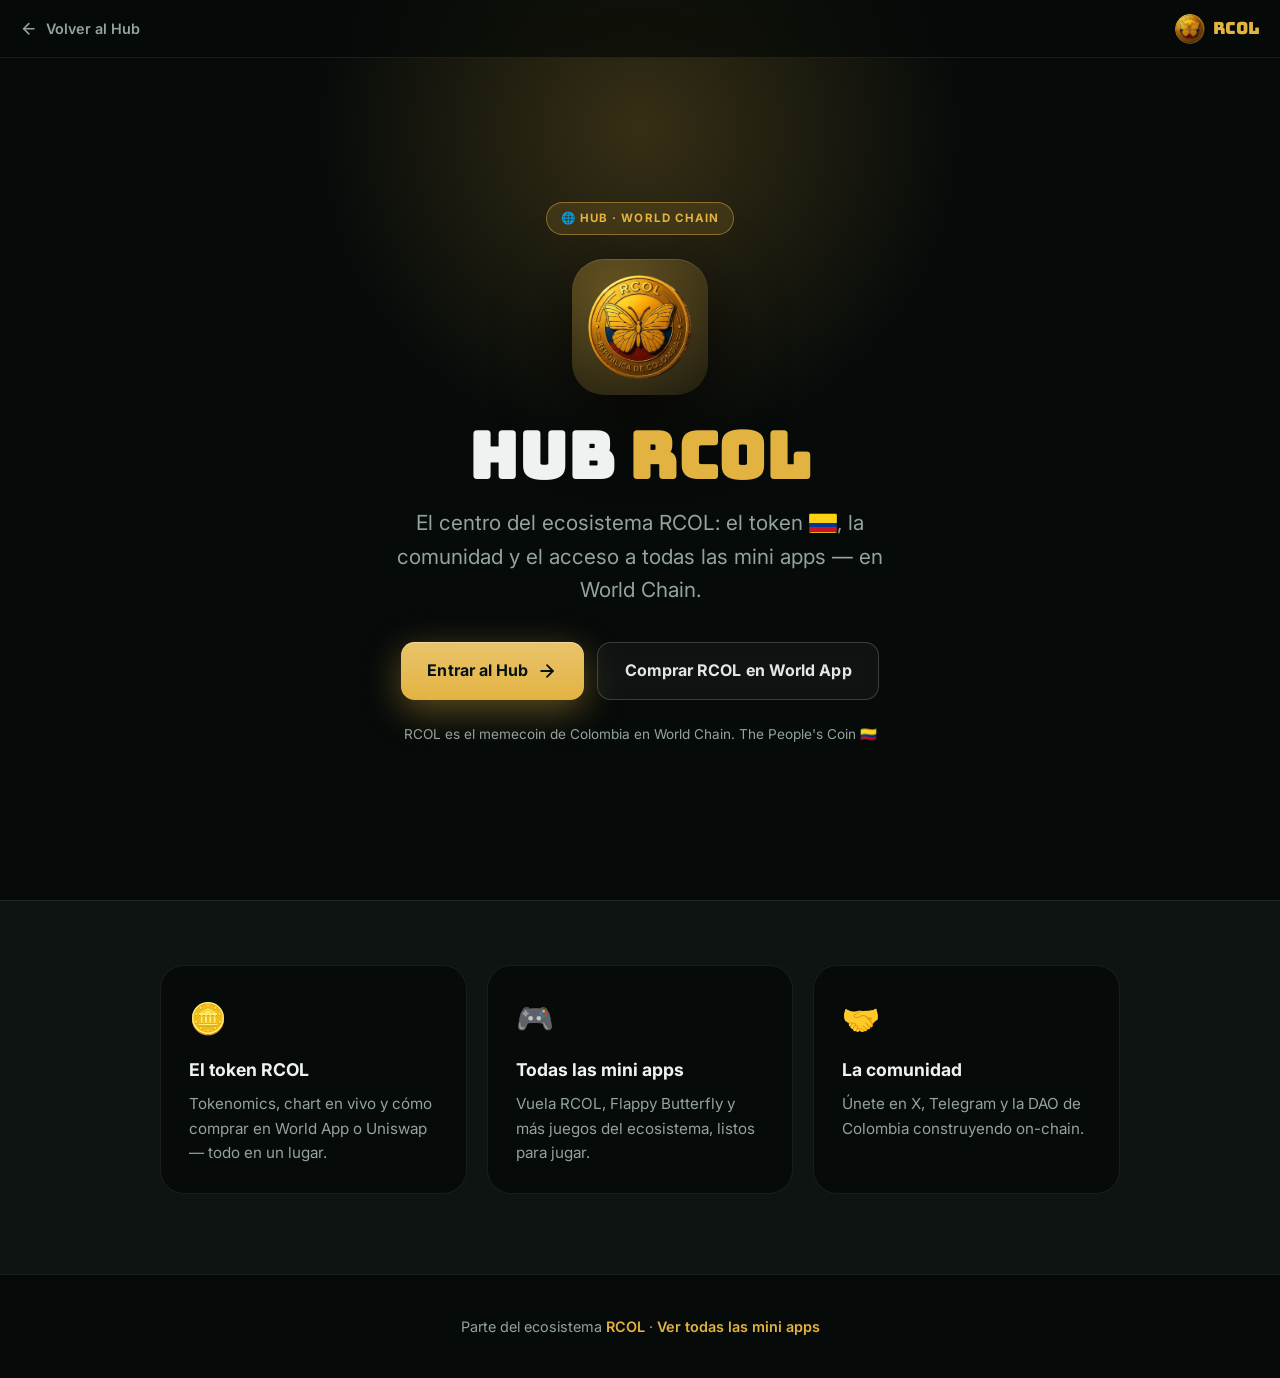
==== juegos/hub.html @ 589c2e3d "feat: seccion Juegos & Mini Apps + landings por mini app - Enlace "Juegos" en menu principal, movil " ====
<!DOCTYPE html>
<html lang="es">
<head>
  <meta charset="UTF-8" />
  <meta name="viewport" content="width=device-width, initial-scale=1.0" />
  <meta name="theme-color" content="#060a09" />
  <title>Hub RCOL — El centro del ecosistema · World Chain</title>
  <meta name="description" content="Hub RCOL: el centro del ecosistema. Token, comunidad y acceso a todas las mini apps de RCOL en World Chain." />
  <link rel="canonical" href="https://rcol-fun.vercel.app/juegos/hub.html" />

  <meta property="og:type" content="website" />
  <meta property="og:title" content="Hub RCOL — El centro del ecosistema" />
  <meta property="og:description" content="Token, comunidad y todas las mini apps de RCOL en un solo lugar." />
  <meta property="og:url" content="https://rcol-fun.vercel.app/juegos/hub.html" />
  <meta property="og:image" content="https://rcol-fun.vercel.app/assets/butterfly-hero.jpg" />

  <link rel="icon" type="image/png" href="../assets/rcol-logo.png" />
  <link rel="preconnect" href="https://fonts.googleapis.com" />
  <link rel="preconnect" href="https://fonts.gstatic.com" crossorigin />
  <link href="https://fonts.googleapis.com/css2?family=Bungee&family=Inter:wght@400;500;600;700;800&display=swap" rel="stylesheet" />
  <link rel="stylesheet" href="../styles.css" />
  <link rel="stylesheet" href="landing.css" />
  <style>:root { --accent: #e3b341; }</style>
</head>
<body>
  <header class="lp-header">
    <a class="lp-back" href="../index.html#juegos">
      <svg class="icon" viewBox="0 0 24 24" fill="none" stroke="currentColor" stroke-width="2.2" stroke-linecap="round" stroke-linejoin="round" aria-hidden="true"><path d="m12 19-7-7 7-7"/><path d="M19 12H5"/></svg>
      Volver al Hub
    </a>
    <a class="lp-brand" href="../index.html">
      <img src="../assets/rcol-logo.png" alt="" />RCOL
    </a>
  </header>

  <main>
    <section class="lp-hero">
      <div class="lp-hero-inner">
        <span class="lp-badge">🌐 Hub · World Chain</span>
        <div class="lp-art"><img src="../assets/rcol-logo.png" alt="RCOL" /></div>
        <h1 class="lp-title">Hub <span class="lp-accent">RCOL</span></h1>
        <p class="lp-tagline">
          El centro del ecosistema RCOL: el token <span class="co-flag" aria-hidden="true"></span>,
          la comunidad y el acceso a todas las mini apps — en World Chain.
        </p>
        <div class="lp-cta-row">
          <a class="btn btn-accent" href="https://rcol-hub.vercel.app/" target="_blank" rel="noopener noreferrer">
            Entrar al Hub
            <svg class="icon" viewBox="0 0 24 24" fill="none" stroke="currentColor" stroke-width="2.2" stroke-linecap="round" stroke-linejoin="round" aria-hidden="true"><path d="M5 12h14"/><path d="m12 5 7 7-7 7"/></svg>
          </a>
          <a class="btn btn-ghost" href="https://world.org/mini-app?app_id=app_e5ba7c3061400e361f98ce44d8b1b9c4&path=/token/0x82bf7aa0680d9c2d6ffa77b995e2092fe68d308a" target="_blank" rel="noopener noreferrer">Comprar RCOL en World App</a>
        </div>
        <p class="lp-note">RCOL es el memecoin de Colombia en World Chain. The People's Coin 🇨🇴</p>
      </div>
    </section>

    <section class="lp-features">
      <div class="lp-features-grid">
        <article class="lp-feature">
          <div class="lp-feat-icon" aria-hidden="true">🪙</div>
          <h3>El token RCOL</h3>
          <p>Tokenomics, chart en vivo y cómo comprar en World App o Uniswap — todo en un lugar.</p>
        </article>
        <article class="lp-feature">
          <div class="lp-feat-icon" aria-hidden="true">🎮</div>
          <h3>Todas las mini apps</h3>
          <p>Vuela RCOL, Flappy Butterfly y más juegos del ecosistema, listos para jugar.</p>
        </article>
        <article class="lp-feature">
          <div class="lp-feat-icon" aria-hidden="true">🤝</div>
          <h3>La comunidad</h3>
          <p>Únete en X, Telegram y la DAO de Colombia construyendo on-chain.</p>
        </article>
      </div>
    </section>
  </main>

  <footer class="lp-footer">
    Parte del ecosistema <a href="../index.html">RCOL</a> ·
    <a href="../index.html#juegos">Ver todas las mini apps</a>
  </footer>
</body>
</html>
---- styles.css ----
/* ===================== RCOL — Colombia DAO ===================== */

:root {
  /* Dark premium — esmeralda + oro */
  --background: #060a09;
  --bg-elevated: #0a100e;
  --foreground: #eef3f1;
  --card: #0d1412;
  --card-glass: rgba(18, 28, 25, 0.55);
  --muted: #101815;
  --muted-fg: #93a39d;
  --secondary: #141d1a;
  --border: rgba(255, 255, 255, 0.08);
  --border-strong: rgba(255, 255, 255, 0.14);
  --primary: #e3b341;            /* oro brillante para dark */
  --primary-fg: #0a0f0e;
  --primary-soft: rgba(227, 179, 65, 0.12);
  --gold-light: #ffd700;
  --gold-dark: #b8860b;
  --emerald: #18c98a;            /* acento esmeralda (mariposa) */
  --emerald-soft: rgba(24, 201, 138, 0.14);
  --green: #18c98a;
  --uniswap: #ff2e88;

  --flag-yellow: #fcd116;
  --flag-blue: #003893;
  --flag-red: #ce1126;

  --radius: 0.625rem;
  --radius-lg: 1rem;
  --radius-xl: 1.5rem;
  --shadow-sm: 0 1px 3px rgba(0, 0, 0, 0.4);
  --shadow-md: 0 10px 30px rgba(0, 0, 0, 0.5);
  --shadow-lg: 0 24px 70px rgba(0, 0, 0, 0.6);
  --shadow-gold: 0 10px 44px rgba(227, 179, 65, 0.28);
  --shadow-emerald: 0 10px 50px rgba(24, 201, 138, 0.3);

  --font-display: 'Bungee', system-ui, sans-serif;
  --font-sans: 'Inter', system-ui, -apple-system, BlinkMacSystemFont, sans-serif;
  --font-mono: 'JetBrains Mono', ui-monospace, monospace;
}

* { box-sizing: border-box; margin: 0; padding: 0; }
html { scroll-behavior: smooth; scroll-padding-top: 130px; }
body {
  background: var(--background);
  color: var(--foreground);
  font-family: var(--font-sans);
  font-size: 16px;
  line-height: 1.6;
  -webkit-font-smoothing: antialiased;
  -moz-osx-font-smoothing: grayscale;
  overflow-x: hidden;
}

img { max-width: 100%; display: block; }
a { color: inherit; text-decoration: none; }
button { font-family: inherit; cursor: pointer; background: none; border: none; }

.container { max-width: 1200px; margin: 0 auto; padding: 0 1rem; width: 100%; }
.icon { width: 1.25rem; height: 1.25rem; flex-shrink: 0; }

/* Screen-reader-only (SEO/a11y heading without visual duplication) */
.sr-only {
  position: absolute;
  width: 1px;
  height: 1px;
  padding: 0;
  margin: -1px;
  overflow: hidden;
  clip: rect(0, 0, 0, 0);
  white-space: nowrap;
  border: 0;
}

/* Inline Colombia flag (consistent across all platforms incl. Windows) */
.co-flag {
  display: inline-block;
  width: 1.35em;
  height: 0.95em;
  vertical-align: -0.12em;
  border-radius: 2px;
  border: 1px solid rgba(0, 0, 0, 0.15);
  background: linear-gradient(
    180deg,
    var(--flag-yellow) 0 50%,
    var(--flag-blue) 50% 75%,
    var(--flag-red) 75% 100%
  );
  box-shadow: 0 1px 2px rgba(0, 0, 0, 0.18);
}

/* ============ HEADER ============ */
.site-header {
  position: fixed;
  top: 0;
  left: 0;
  right: 0;
  z-index: 50;
  background: rgba(6, 10, 9, 0.72);
  backdrop-filter: blur(16px) saturate(140%);
  -webkit-backdrop-filter: blur(16px) saturate(140%);
  border-bottom: 1px solid var(--border);
  box-shadow: 0 1px 0 rgba(255, 255, 255, 0.04), 0 8px 30px rgba(0, 0, 0, 0.4);
}

.header-inner {
  display: flex;
  align-items: center;
  justify-content: space-between;
  padding: 0.75rem 1rem;
  gap: 1rem;
}

.brand {
  display: flex;
  align-items: center;
  gap: 0.75rem;
}

.brand-logo {
  width: 44px;
  height: 44px;
  border-radius: 50%;
  box-shadow: var(--shadow-md);
}

.brand-name {
  font-family: var(--font-display);
  font-size: 1.6rem;
  color: var(--primary);
  letter-spacing: 0.05em;
}

.nav-desktop {
  display: none;
  gap: 2rem;
  align-items: center;
}

.nav-desktop a {
  color: rgba(238, 243, 241, 0.72);
  font-weight: 500;
  white-space: nowrap;
  transition: color 0.2s;
}
.nav-desktop a:hover { color: var(--primary); }

.ca-button {
  display: inline-flex;
  align-items: center;
  gap: 0.5rem;
  background: var(--secondary);
  border: 1px solid var(--border);
  padding: 0.6rem 1rem;
  border-radius: 0.75rem;
  font-size: 0.875rem;
  font-family: var(--font-mono);
  color: var(--foreground);
  font-weight: 500;
  transition: background 0.2s;
}
.ca-button:hover { background: #e9e3d1; }

.ca-label { color: var(--muted-fg); font-family: var(--font-sans); }
.ca-button .icon { color: var(--muted-fg); transition: color 0.2s; }
.ca-button:hover .icon-copy { color: var(--primary); }

.ca-button .icon-check { display: none; color: var(--green); }
.ca-button.copied .icon-copy { display: none; }
.ca-button.copied .icon-check { display: block; }

.nav-toggle {
  display: flex;
  flex-direction: column;
  gap: 4px;
  padding: 0.4rem;
}
.nav-toggle span {
  display: block;
  width: 22px;
  height: 2px;
  background: var(--foreground);
  border-radius: 2px;
  transition: transform 0.2s, opacity 0.2s;
}
.nav-toggle.open span:nth-child(1) { transform: translateY(6px) rotate(45deg); }
.nav-toggle.open span:nth-child(2) { opacity: 0; }
.nav-toggle.open span:nth-child(3) { transform: translateY(-6px) rotate(-45deg); }

.nav-mobile {
  display: none;
  flex-direction: column;
  border-top: 1px solid var(--border);
  background: var(--card);
}
.nav-mobile a {
  padding: 0.85rem 1.5rem;
  border-bottom: 1px solid var(--border);
  font-weight: 500;
  color: rgba(238, 243, 241, 0.86);
}
.nav-mobile a:hover { color: var(--primary); background: var(--muted); }
.nav-mobile.open { display: flex; }

/* ============ LIVE TICKER ============ */
.ticker {
  overflow: hidden;
  background: linear-gradient(90deg, #14e07a 0%, #1fbf75 50%, #14e07a 100%);
  border-top: 1px solid rgba(0, 0, 0, 0.12);
  border-bottom: 1px solid rgba(0, 0, 0, 0.12);
  box-shadow: inset 0 1px 0 rgba(255, 255, 255, 0.25), 0 4px 14px rgba(31, 191, 117, 0.3);
  -webkit-mask-image: linear-gradient(90deg, transparent, #000 5%, #000 95%, transparent);
  mask-image: linear-gradient(90deg, transparent, #000 5%, #000 95%, transparent);
}

.ticker-track {
  display: flex;
  width: max-content;
  animation: tickerScroll 38s linear infinite;
}
.ticker:hover .ticker-track { animation-play-state: paused; }

.ticker-group {
  display: flex;
  flex-shrink: 0;
}

.tk-item {
  display: inline-flex;
  align-items: center;
  gap: 0.4rem;
  padding: 0.55rem 0;
  white-space: nowrap;
  font-family: var(--font-mono);
  font-size: 0.82rem;
  font-weight: 600;
  letter-spacing: 0.06em;
  color: #06210f;
  text-transform: uppercase;
}
.tk-item::after {
  content: "◆";
  margin: 0 1.5rem;
  font-size: 0.6rem;
  color: rgba(6, 33, 15, 0.5);
}
.tk-item b { font-weight: 800; color: #042a14; }
.tk-change.tk-down { color: #b81414; }
.tk-change.tk-up { color: #044d24; }

@keyframes tickerScroll {
  from { transform: translateX(0); }
  to { transform: translateX(-50%); }
}

/* ============ HERO ============ */
.hero {
  position: relative;
  min-height: 100vh;
  display: flex;
  align-items: center;
  justify-content: flex-start;
  padding-top: 7.5rem;
  overflow: hidden;
  isolation: isolate;
  background:
    radial-gradient(1200px 600px at 50% -10%, rgba(24, 201, 138, 0.10), transparent 60%),
    radial-gradient(900px 500px at 85% 20%, rgba(227, 179, 65, 0.08), transparent 60%),
    linear-gradient(180deg, #060a09 0%, #070d0b 55%, #050807 100%);
}

/* Wallpaper full-bleed — la mariposa esmeralda 2K cubre todo el hero */
.hero-wallpaper {
  position: absolute;
  inset: 0;
  z-index: -2;
  overflow: hidden;
}
.hero-wallpaper img {
  width: 100%;
  height: 100%;
  object-fit: cover;
  object-position: center right;
  filter: saturate(1.05) contrast(1.05);
  animation: heroZoom 22s ease-in-out infinite alternate;
}
/* Si no hay imagen, ocultamos el <picture> y usamos solo el fondo gradiente del .hero */
.hero-wallpaper.no-wallpaper { display: none; }

@keyframes heroZoom {
  from { transform: scale(1.02) translate3d(0,0,0); }
  to { transform: scale(1.08) translate3d(-1%, -1%, 0); }
}

/* Overlay degradado: oscuro a la izquierda para legibilidad del texto */
.hero-overlay {
  position: absolute;
  inset: 0;
  z-index: -1;
  pointer-events: none;
  background:
    linear-gradient(90deg, rgba(6, 10, 9, 0.95) 0%, rgba(6, 10, 9, 0.82) 35%, rgba(6, 10, 9, 0.55) 60%, rgba(6, 10, 9, 0.35) 100%),
    linear-gradient(180deg, rgba(6, 10, 9, 0.4) 0%, transparent 25%, transparent 70%, rgba(6, 10, 9, 0.85) 100%),
    radial-gradient(700px 500px at 75% 40%, rgba(24, 201, 138, 0.18), transparent 60%);
}
@media (max-width: 768px) {
  .hero-wallpaper img { object-position: center center; }
  .hero-overlay {
    background:
      linear-gradient(180deg, rgba(6, 10, 9, 0.55) 0%, rgba(6, 10, 9, 0.75) 40%, rgba(6, 10, 9, 0.92) 100%),
      radial-gradient(500px 350px at 50% 30%, rgba(24, 201, 138, 0.20), transparent 70%);
  }
}

.hero-bg { position: absolute; inset: 0; overflow: hidden; pointer-events: none; z-index: 0; }
/* Cuando el wallpaper carga, ocultamos los blobs/Andes (el wallpaper YA tiene paisaje) */
.hero:has(.hero-wallpaper:not(.no-wallpaper)) .hero-bg .blob,
.hero:has(.hero-wallpaper:not(.no-wallpaper)) .hero-bg .andes,
.hero:has(.hero-wallpaper:not(.no-wallpaper)) .hero-bg .butterfly {
  display: none;
}
.blob {
  position: absolute;
  border-radius: 50%;
  filter: blur(80px);
  background: rgba(184, 134, 11, 0.08);
}
.blob-1 { top: 5rem; left: 2.5rem; width: 18rem; height: 18rem; }
.blob-2 { bottom: 5rem; right: 2.5rem; width: 24rem; height: 24rem; }
.blob-3 {
  top: 50%; left: 50%;
  width: 38rem; height: 38rem;
  transform: translate(-50%, -50%);
  background: radial-gradient(circle, rgba(184, 134, 11, 0.12), transparent 70%);
  filter: blur(40px);
}

/* Andes silhouette — subtle depth behind the hero */
.andes {
  position: absolute;
  left: 0;
  right: 0;
  bottom: 0;
  width: 100%;
  height: 42%;
  min-height: 220px;
  pointer-events: none;
  will-change: transform;
}
.andes-back {
  fill: rgba(184, 134, 11, 0.10);
}
.andes-front {
  fill: rgba(139, 105, 20, 0.14);
}

.hero-inner {
  position: relative;
  z-index: 2;
  display: flex;
  align-items: center;
  justify-content: flex-start;
  width: 100%;
  padding: 3rem 1rem 5rem;
}

.hero-content {
  display: flex;
  flex-direction: column;
  align-items: flex-start;
  text-align: left;
  gap: 1.4rem;
  max-width: 640px;
  animation: heroSlideIn 0.9s cubic-bezier(0.22, 1, 0.36, 1) both;
}

@media (max-width: 768px) {
  .hero-inner { justify-content: center; padding: 2.5rem 1rem 4rem; }
  .hero-content { align-items: center; text-align: center; }
}

@keyframes heroSlideIn {
  from { opacity: 0; transform: translateY(28px); }
  to { opacity: 1; transform: translateY(0); }
}

.hero-coin {
  animation: float 3s ease-in-out infinite, glow 2s ease-in-out infinite;
}
.coin-img {
  width: 13rem;
  height: 13rem;
  filter: drop-shadow(0 8px 24px rgba(184, 134, 11, 0.4));
}

/* Hero banner image */
.hero-banner {
  width: 100%;
  max-width: 1100px;
  margin: 0 auto;
  border-radius: var(--radius-xl);
  overflow: hidden;
  position: relative;
  box-shadow: 0 20px 60px rgba(184, 134, 11, 0.25), 0 4px 18px rgba(0, 0, 0, 0.12);
  border: 1px solid rgba(184, 134, 11, 0.25);
  animation: bannerIn 0.9s cubic-bezier(0.22, 1, 0.36, 1) both, float 6s ease-in-out 0.9s infinite;
  transition: transform 0.4s ease, box-shadow 0.4s ease;
}
.hero-banner:hover {
  transform: translateY(-4px);
  box-shadow: 0 28px 70px rgba(184, 134, 11, 0.35), 0 6px 22px rgba(0, 0, 0, 0.15);
}
.hero-banner-img {
  width: 100%;
  height: auto;
  display: block;
  aspect-ratio: 2172 / 724;
  object-fit: cover;
}
/* Mobile swaps to the 3:2 banner via <picture>; match its ratio to avoid layout shift */
@media (max-width: 640px) {
  .hero-banner-img { aspect-ratio: 3 / 2; }
}
/* Soft moving shine sweep across the banner */
.hero-banner::after {
  content: "";
  position: absolute;
  top: 0;
  left: -60%;
  width: 45%;
  height: 100%;
  background: linear-gradient(100deg, transparent, rgba(255, 255, 255, 0.35), transparent);
  transform: skewX(-18deg);
  animation: bannerShine 5.5s ease-in-out 1.2s infinite;
  pointer-events: none;
}

@keyframes bannerIn {
  from { opacity: 0; transform: translateY(24px) scale(0.97); }
  to { opacity: 1; transform: translateY(0) scale(1); }
}
@keyframes bannerShine {
  0% { left: -60%; }
  55%, 100% { left: 130%; }
}

.hero-tag {
  font-family: var(--font-mono);
  font-size: 0.85rem;
  letter-spacing: 0.25em;
  color: #1fbf75;
  text-shadow: 0 0 12px rgba(31, 191, 117, 0.6);
  animation: tagPulse 3s ease-in-out infinite;
}

/* Eyebrow esmeralda con dot-live */
.hero-eyebrow {
  display: inline-flex;
  align-items: center;
  gap: 0.6rem;
  padding: 0.45rem 0.95rem;
  font-family: var(--font-mono);
  font-size: 0.72rem;
  letter-spacing: 0.22em;
  text-transform: uppercase;
  color: var(--emerald);
  background: rgba(24, 201, 138, 0.08);
  border: 1px solid rgba(24, 201, 138, 0.35);
  border-radius: 999px;
  backdrop-filter: blur(10px);
  -webkit-backdrop-filter: blur(10px);
  text-shadow: 0 0 18px rgba(24, 201, 138, 0.5);
  box-shadow: 0 0 24px rgba(24, 201, 138, 0.15), inset 0 1px 0 rgba(255, 255, 255, 0.05);
}
.dot-live {
  display: inline-block;
  width: 7px;
  height: 7px;
  border-radius: 50%;
  background: var(--emerald);
  box-shadow: 0 0 12px rgba(24, 201, 138, 0.9);
  animation: dotPulse 1.6s ease-in-out infinite;
}
@keyframes dotPulse {
  0%, 100% { opacity: 1; transform: scale(1); }
  50% { opacity: 0.5; transform: scale(0.85); }
}

/* Tagline grande estilo "Nuestra identidad, nuestro respaldo" */
.hero-tagline {
  font-family: var(--font-sans);
  font-weight: 600;
  font-size: clamp(1.05rem, 2.2vw, 1.5rem);
  color: rgba(238, 243, 241, 0.92);
  letter-spacing: -0.01em;
  line-height: 1.3;
  margin-top: -0.4rem;
}
.tagline-accent {
  background: linear-gradient(90deg, var(--emerald), #5ee8b8 60%, var(--emerald));
  background-clip: text;
  -webkit-background-clip: text;
  color: transparent;
  font-weight: 700;
}

/* Mariposa / arte del hero */
.hero-art {
  position: relative;
  display: inline-flex;
  margin: 0.25rem auto;
  isolation: isolate;
}
.hero-art-glow {
  position: absolute;
  inset: -16%;
  z-index: -1;
  background: radial-gradient(circle at 50% 45%, rgba(24, 201, 138, 0.40), rgba(227, 179, 65, 0.14) 45%, transparent 70%);
  filter: blur(40px);
  animation: glowPulse 5s ease-in-out infinite;
}
.hero-butterfly {
  width: min(540px, 88vw);
  height: auto;
  border-radius: var(--radius-xl);
  border: 1px solid rgba(24, 201, 138, 0.28);
  box-shadow: var(--shadow-emerald), 0 30px 80px rgba(0, 0, 0, 0.6);
  animation: bannerIn 0.9s cubic-bezier(0.22, 1, 0.36, 1) both, float 6s ease-in-out 0.9s infinite;
}
/* Fallback: si no hay mariposa, usa la moneda redonda */
.hero-art.art-coin .hero-butterfly {
  width: min(260px, 60vw);
  border: none;
  border-radius: 50%;
  box-shadow: 0 0 70px rgba(227, 179, 65, 0.45), 0 22px 60px rgba(0, 0, 0, 0.6);
}

@keyframes glowPulse {
  0%, 100% { opacity: 0.72; transform: scale(1); }
  50% { opacity: 1; transform: scale(1.07); }
}

.hero-title {
  position: relative;
  font-family: var(--font-display);
  font-size: clamp(4rem, 12vw, 8rem);
  letter-spacing: 0.04em;
  line-height: 0.95;
  margin: 0;
  display: inline-block;
  background-image: linear-gradient(180deg, #fff5d6 0%, #ffe9a8 25%, var(--primary) 60%, #a9760a 100%);
  -webkit-background-clip: text;
  background-clip: text;
  color: transparent;
  filter: drop-shadow(0 8px 32px rgba(227, 179, 65, 0.55));
  animation: titleScale 5s ease-in-out infinite;
}
.hero-title-fill,
.hero-title-stripes {
  display: inline-block;
  position: relative;
  background-clip: text;
  -webkit-background-clip: text;
  color: transparent;
  -webkit-text-stroke: 2px rgba(184, 134, 11, 0.85);
}
.hero-title-fill {
  background-image: linear-gradient(
    180deg,
    var(--flag-yellow) 0%,
    var(--flag-yellow) 50%,
    var(--flag-blue) 50%,
    var(--flag-blue) 75%,
    var(--flag-red) 75%,
    var(--flag-red) 100%
  );
  filter: drop-shadow(0 6px 18px rgba(184, 134, 11, 0.35));
}
.hero-title-stripes {
  position: absolute;
  inset: 0;
  background-image: linear-gradient(
    90deg,
    rgba(255, 215, 0, 0) 0%,
    rgba(255, 235, 130, 0.95) 50%,
    rgba(255, 215, 0, 0) 100%
  );
  background-size: 200% 100%;
  animation: shimmerMove 3s linear infinite;
  mix-blend-mode: overlay;
  pointer-events: none;
}

.hero-subtitle {
  font-size: clamp(1.05rem, 2.2vw, 1.5rem);
  color: rgba(238, 243, 241, 0.86);
}
.hero-subtitle strong { font-weight: 700; color: var(--foreground); }
.hero-subtitle .sep { margin: 0 0.5rem; color: var(--primary); }
.hero-subtitle .flag { margin-left: 0.5rem; }

.hero-desc {
  color: var(--muted-fg);
  max-width: 36rem;
  font-size: clamp(0.95rem, 1.5vw, 1.1rem);
  line-height: 1.7;
}

.hero-cta {
  display: flex;
  flex-wrap: wrap;
  gap: 0.75rem;
  margin-top: 0.5rem;
}

.btn {
  display: inline-flex;
  align-items: center;
  justify-content: center;
  gap: 0.55rem;
  padding: 0.95rem 1.65rem;
  border-radius: 0.85rem;
  font-weight: 700;
  font-size: 1rem;
  letter-spacing: 0.005em;
  transition: transform 0.2s, box-shadow 0.2s, background 0.2s, border-color 0.2s;
  white-space: nowrap;
}
.btn:hover { transform: translateY(-2px); }

.btn-primary {
  background: linear-gradient(180deg, #ffe9a8 0%, var(--primary) 50%, #b9870b 100%);
  color: var(--primary-fg);
  box-shadow: 0 10px 36px rgba(227, 179, 65, 0.40), inset 0 1px 0 rgba(255, 255, 255, 0.4);
  text-shadow: 0 1px 0 rgba(255, 255, 255, 0.25);
}
.btn-primary:hover {
  box-shadow: 0 14px 44px rgba(227, 179, 65, 0.55), inset 0 1px 0 rgba(255, 255, 255, 0.5);
  filter: brightness(1.08);
}

.btn-secondary {
  background: linear-gradient(180deg, rgba(24, 201, 138, 0.20), rgba(24, 201, 138, 0.08));
  color: #c7ffe8;
  border: 1px solid rgba(24, 201, 138, 0.55);
  box-shadow: 0 10px 30px rgba(24, 201, 138, 0.25), inset 0 1px 0 rgba(255, 255, 255, 0.08);
  backdrop-filter: blur(10px);
}
.btn-secondary:hover {
  background: linear-gradient(180deg, rgba(24, 201, 138, 0.28), rgba(24, 201, 138, 0.14));
  border-color: rgba(24, 201, 138, 0.85);
  box-shadow: 0 14px 44px rgba(24, 201, 138, 0.40);
}

.btn-uniswap {
  background: var(--uniswap);
  color: #fff;
  box-shadow: 0 8px 30px rgba(255, 0, 122, 0.3);
}
.btn-uniswap:hover { background: #e30070; }

.btn-ghost {
  background: rgba(255, 255, 255, 0.04);
  color: rgba(238, 243, 241, 0.95);
  border: 1px solid rgba(255, 255, 255, 0.18);
  backdrop-filter: blur(10px);
}
.btn-ghost:hover {
  border-color: rgba(255, 255, 255, 0.42);
  background: rgba(255, 255, 255, 0.10);
}

.hero-stats {
  display: grid;
  grid-template-columns: repeat(2, 1fr);
  gap: 0.75rem;
  margin-top: 1.5rem;
  width: 100%;
  max-width: 38rem;
}

.stat-card {
  position: relative;
  background: linear-gradient(180deg, rgba(255, 255, 255, 0.04), rgba(255, 255, 255, 0.015));
  border: 1px solid rgba(255, 255, 255, 0.10);
  border-radius: var(--radius-lg);
  padding: 1rem 0.85rem;
  text-align: center;
  backdrop-filter: blur(16px) saturate(140%);
  -webkit-backdrop-filter: blur(16px) saturate(140%);
  box-shadow: 0 8px 30px rgba(0, 0, 0, 0.35), inset 0 1px 0 rgba(255, 255, 255, 0.06);
  transition: all 0.25s ease;
  overflow: hidden;
}
.stat-card::before {
  content: "";
  position: absolute;
  inset: 0;
  border-radius: inherit;
  padding: 1px;
  background: linear-gradient(135deg, rgba(24, 201, 138, 0.35), transparent 40%, transparent 70%, rgba(227, 179, 65, 0.25));
  -webkit-mask: linear-gradient(#000 0 0) content-box, linear-gradient(#000 0 0);
  mask: linear-gradient(#000 0 0) content-box, linear-gradient(#000 0 0);
  -webkit-mask-composite: xor;
  mask-composite: exclude;
  opacity: 0.6;
  pointer-events: none;
}
.stat-card:hover {
  transform: translateY(-3px);
  border-color: rgba(24, 201, 138, 0.30);
  box-shadow: 0 14px 40px rgba(24, 201, 138, 0.18), inset 0 1px 0 rgba(255, 255, 255, 0.08);
}

.stat-num {
  font-size: clamp(1.4rem, 3.6vw, 2rem);
  font-weight: 800;
  background: linear-gradient(180deg, #ffe9a8 0%, var(--primary) 100%);
  background-clip: text;
  -webkit-background-clip: text;
  color: transparent;
  letter-spacing: -0.01em;
  line-height: 1.1;
}
.stat-emoji { font-size: clamp(1.8rem, 4vw, 2.3rem); }
.stat-check { font-size: clamp(1.8rem, 4vw, 2.3rem); color: var(--emerald); font-weight: 700; }
.stat-label {
  font-size: 0.72rem;
  letter-spacing: 0.08em;
  text-transform: uppercase;
  color: rgba(238, 243, 241, 0.65);
  margin-top: 0.4rem;
  font-weight: 600;
}

.scroll-indicator {
  position: absolute;
  bottom: 2rem;
  left: 50%;
  transform: translateX(-50%);
  width: 1.5rem;
  height: 2.5rem;
  border: 2px solid rgba(184, 134, 11, 0.4);
  border-radius: 1rem;
  display: flex;
  justify-content: center;
  padding-top: 0.4rem;
  animation: bounce 2s infinite;
}
.scroll-indicator span {
  width: 0.35rem;
  height: 0.7rem;
  background: var(--primary);
  border-radius: 999px;
}

/* ============ SECTION HEAD ============ */
.section-head { text-align: center; margin-bottom: 3.5rem; }
.section-title {
  font-family: var(--font-display);
  font-size: clamp(1.8rem, 5vw, 3.2rem);
  color: var(--primary);
  margin-bottom: 1rem;
  letter-spacing: 0.02em;
}
.section-sub {
  color: var(--muted-fg);
  max-width: 38rem;
  margin: 0 auto;
  font-size: 1.05rem;
  line-height: 1.7;
}

/* ============ ABOUT ============ */
.about { padding: 6rem 0; background: var(--card); }

.feature-grid {
  display: grid;
  grid-template-columns: 1fr;
  gap: 1.5rem;
}

.feature {
  background: var(--background);
  border: 1px solid var(--border);
  border-radius: var(--radius-xl);
  padding: 2rem;
  transition: border-color 0.2s, box-shadow 0.2s, transform 0.2s;
}
.feature:hover {
  border-color: rgba(184, 134, 11, 0.5);
  box-shadow: var(--shadow-md);
  transform: translateY(-3px);
}

.feature-icon {
  width: 3.5rem;
  height: 3.5rem;
  background: var(--primary-soft);
  border-radius: var(--radius-lg);
  display: flex;
  align-items: center;
  justify-content: center;
  margin-bottom: 1.25rem;
  color: var(--primary);
  transition: background 0.2s;
}
.feature:hover .feature-icon { background: rgba(184, 134, 11, 0.2); }
.feature-icon svg { width: 1.75rem; height: 1.75rem; }

.feature h3 {
  font-size: 1.25rem;
  font-weight: 700;
  margin-bottom: 0.75rem;
  color: var(--foreground);
}
.feature p {
  color: var(--muted-fg);
  line-height: 1.65;
}

/* ============ TOKENOMICS ============ */
.tokenomics { padding: 6rem 0; background: var(--background); }

.token-grid {
  display: grid;
  grid-template-columns: 1fr;
  gap: 2rem;
  max-width: 64rem;
  margin: 0 auto;
}

.token-card {
  position: relative;
  background: var(--card);
  border: 1px solid var(--border);
  border-radius: var(--radius-xl);
  padding: 2.5rem 1.5rem;
  text-align: center;
  overflow: hidden;
  box-shadow: var(--shadow-sm);
  transition: box-shadow 0.2s, transform 0.2s;
}
.token-card:hover { box-shadow: var(--shadow-md); transform: translateY(-3px); }

.token-bar {
  position: absolute;
  top: 0; left: 0; right: 0;
  height: 6px;
  background: linear-gradient(90deg, var(--primary) 0%, rgba(184, 134, 11, 0.7) 50%, rgba(184, 134, 11, 0.3) 100%);
}
.token-bar-2 { background: linear-gradient(90deg, rgba(184, 134, 11, 0.3) 0%, var(--primary) 50%, rgba(184, 134, 11, 0.3) 100%); }
.token-bar-3 { background: linear-gradient(90deg, rgba(184, 134, 11, 0.3) 0%, rgba(184, 134, 11, 0.7) 50%, var(--primary) 100%); }

.token-num {
  font-size: clamp(3rem, 6vw, 4.2rem);
  font-weight: 800;
  color: var(--primary);
  margin-bottom: 0.75rem;
  line-height: 1;
}
.token-emoji { line-height: 1.2; }
.token-label {
  font-size: 1.15rem;
  font-weight: 600;
  color: var(--foreground);
}
.token-desc {
  margin-top: 1rem;
  font-size: 0.9rem;
  color: var(--muted-fg);
}

.distribution {
  margin-top: 5rem;
  max-width: 40rem;
  margin-left: auto;
  margin-right: auto;
}
.distribution h3 {
  text-align: center;
  font-size: 1.5rem;
  font-weight: 700;
  margin-bottom: 2.5rem;
  color: var(--foreground);
}

.dist-bar-wrap {
  display: flex;
  align-items: center;
  gap: 1rem;
  margin-bottom: 1.5rem;
}
.dist-bar {
  flex: 1;
  background: var(--secondary);
  border-radius: 999px;
  height: 1.25rem;
  overflow: hidden;
}
.dist-fill {
  background: linear-gradient(90deg, var(--primary), rgba(184, 134, 11, 0.8));
  height: 100%;
  width: 100%;
  border-radius: 999px;
}
.dist-label {
  font-weight: 700;
  white-space: nowrap;
  color: var(--foreground);
}

.dist-checks {
  display: grid;
  grid-template-columns: 1fr;
  gap: 1rem;
}
.dist-check {
  display: flex;
  align-items: center;
  gap: 0.75rem;
  background: var(--card);
  padding: 1rem;
  border-radius: 0.85rem;
  border: 1px solid var(--border);
  font-weight: 500;
}
.dist-check .dot {
  width: 1rem;
  height: 1rem;
  border-radius: 50%;
  background: var(--green);
  flex-shrink: 0;
}

/* ============ CHART ============ */
.chart-section { padding: 6rem 0; background: var(--card); }

.chart-wrap {
  max-width: 64rem;
  margin: 0 auto;
  background: #0d0d0d;
  border: 1px solid var(--border);
  border-radius: var(--radius-xl);
  overflow: hidden;
  box-shadow: var(--shadow-lg);
}
.chart-wrap iframe {
  width: 100%;
  height: 500px;
  border: none;
  display: block;
}

.chart-link {
  display: flex;
  flex-wrap: wrap;
  justify-content: center;
  gap: 1.5rem 2.5rem;
  margin-top: 2rem;
}
.chart-link a {
  display: inline-flex;
  align-items: center;
  gap: 0.5rem;
  color: var(--primary);
  font-weight: 600;
  transition: color 0.2s, transform 0.2s;
}
.chart-link a:hover { color: #ffe9a8; transform: translateY(-1px); }

/* ============ COMMUNITY ============ */
.community { padding: 6rem 0; background: var(--background); }

.social-grid {
  display: flex;
  flex-wrap: wrap;
  justify-content: center;
  gap: 1.25rem;
}

.social-card {
  display: flex;
  align-items: center;
  gap: 1rem;
  background: var(--card);
  border: 2px solid var(--border);
  padding: 1.25rem 2rem;
  border-radius: var(--radius-xl);
  font-weight: 700;
  font-size: 1.05rem;
  transition: transform 0.2s, border-color 0.2s, box-shadow 0.2s;
}
.social-card:hover {
  transform: scale(1.05);
  border-color: var(--primary);
  box-shadow: var(--shadow-md);
}
.social-icon {
  width: 1.75rem;
  height: 1.75rem;
  color: var(--foreground);
  transition: color 0.2s;
}
.social-card:hover .social-icon { color: var(--primary); }
.social-card .ext { color: var(--muted-fg); width: 1.25rem; height: 1.25rem; }

.flag-banner {
  margin: 5rem auto 0;
  display: flex;
  width: max-content;
  border-radius: 0.85rem;
  overflow: hidden;
  box-shadow: var(--shadow-lg);
}
.flag-y, .flag-b, .flag-r { width: 6rem; height: 3rem; }
.flag-y { background: var(--flag-yellow); }
.flag-b { background: var(--flag-blue); }
.flag-r { background: var(--flag-red); }

.community-foot {
  text-align: center;
  margin-top: 2rem;
  color: var(--muted-fg);
  font-size: 1.05rem;
}

/* ============ JUEGOS / MINI APPS ============ */
.games { padding: 6rem 0; background: var(--card); }

.games-grid {
  display: grid;
  grid-template-columns: 1fr;
  gap: 1.5rem;
  max-width: 64rem;
  margin: 0 auto;
}
@media (min-width: 640px) { .games-grid { grid-template-columns: repeat(2, 1fr); } }
@media (min-width: 960px) { .games-grid { grid-template-columns: repeat(3, 1fr); } }

.game-card {
  position: relative;
  display: flex;
  flex-direction: column;
  align-items: center;
  text-align: center;
  background: var(--background);
  border: 1px solid var(--border);
  border-radius: var(--radius-xl);
  padding: 2rem 1.5rem;
  overflow: hidden;
  transition: border-color 0.2s, box-shadow 0.2s, transform 0.2s;
}
.game-card:hover {
  border-color: rgba(24, 201, 138, 0.5);
  box-shadow: var(--shadow-emerald);
  transform: translateY(-4px);
}

.game-badge {
  align-self: center;
  font-size: 0.68rem;
  letter-spacing: 0.08em;
  text-transform: uppercase;
  font-weight: 700;
  color: var(--emerald);
  background: var(--emerald-soft);
  border: 1px solid rgba(24, 201, 138, 0.4);
  border-radius: 999px;
  padding: 0.3rem 0.75rem;
  margin-bottom: 1.25rem;
}

.game-art {
  width: 5.5rem;
  height: 5.5rem;
  border-radius: var(--radius-xl);
  display: grid;
  place-items: center;
  margin-bottom: 1.25rem;
  box-shadow: inset 0 1px 0 rgba(255, 255, 255, 0.12), var(--shadow-md);
}
.game-art img { width: 4.5rem; height: 4.5rem; border-radius: 50%; }
.game-emoji { font-size: 3rem; line-height: 1; }
.game-art-hub { background: radial-gradient(circle at 30% 25%, rgba(227, 179, 65, 0.35), rgba(227, 179, 65, 0.08)); }
.game-art-vuela { background: radial-gradient(circle at 30% 25%, rgba(24, 201, 138, 0.35), rgba(24, 201, 138, 0.08)); }
.game-art-flappy { background: radial-gradient(circle at 30% 25%, rgba(252, 209, 22, 0.35), rgba(252, 209, 22, 0.08)); }

.game-title {
  font-size: 1.25rem;
  font-weight: 800;
  color: var(--foreground);
  margin-bottom: 0.6rem;
}
.game-desc {
  color: var(--muted-fg);
  font-size: 0.95rem;
  line-height: 1.6;
  margin-bottom: 1.5rem;
  flex: 1;
}
.game-cta { width: 100%; }
.game-cta .icon { transition: transform 0.2s; }
.game-card:hover .game-cta .icon { transform: translateX(3px); }

/* ============ FOOTER ============ */
.site-footer {
  padding: 4rem 0;
  background: var(--card);
  border-top: 1px solid var(--border);
}

.footer-inner {
  display: flex;
  flex-direction: column;
  align-items: center;
  gap: 2rem;
  text-align: center;
}

.footer-brand {
  display: flex;
  align-items: center;
  gap: 1rem;
}
.footer-brand img { width: 48px; height: 48px; border-radius: 50%; box-shadow: var(--shadow-md); }
.footer-brand span {
  font-family: var(--font-display);
  font-size: 1.6rem;
  color: var(--primary);
}

.footer-ca {
  display: flex;
  flex-direction: column;
  align-items: center;
  gap: 0.75rem;
}
.footer-ca-label {
  font-size: 0.85rem;
  color: var(--muted-fg);
  font-weight: 500;
}
.ca-full { padding: 0.85rem 1.25rem; max-width: 100%; }
.ca-full-text {
  word-break: break-all;
  font-size: 0.8rem;
}

.footer-nav {
  display: flex;
  flex-wrap: wrap;
  justify-content: center;
  gap: 2rem;
  font-weight: 500;
}
.footer-nav a {
  color: rgba(238, 243, 241, 0.72);
  transition: color 0.2s;
}
.footer-nav a:hover { color: var(--primary); }

.disclaimer {
  margin-top: 1rem;
  padding-top: 2rem;
  border-top: 1px solid var(--border);
  max-width: 40rem;
  font-size: 0.875rem;
  color: var(--muted-fg);
  line-height: 1.7;
}
.disclaimer strong { color: var(--foreground); }

.copy {
  font-size: 0.875rem;
  color: var(--muted-fg);
}

/* ============ SCROLL REVEAL ============ */
/* Base hidden state only applies once JS marks the page ready,
   so content stays visible if JS is disabled. */
.reveal-ready .is-reveal {
  opacity: 0;
  transform: translateY(24px);
  transition: opacity 0.6s ease, transform 0.6s cubic-bezier(0.22, 1, 0.36, 1);
  will-change: opacity, transform;
}
.reveal-ready .is-reveal.in-view {
  opacity: 1;
  transform: none;
}

/* ============ ANIMATIONS ============ */
@keyframes float {
  0%, 100% { transform: translateY(0); }
  50% { transform: translateY(-15px); }
}
@keyframes glow {
  0%, 100% { filter: drop-shadow(0 0 20px rgba(184, 134, 11, 0.4)); }
  50% { filter: drop-shadow(0 0 40px rgba(184, 134, 11, 0.7)); }
}
@keyframes bounce {
  0%, 100% { transform: translateX(-50%) translateY(0); }
  50% { transform: translateX(-50%) translateY(-10px); }
}
@keyframes tagPulse {
  0%, 100% { opacity: 0.75; text-shadow: 0 0 8px rgba(31, 191, 117, 0.5); }
  50% { opacity: 1; text-shadow: 0 0 22px rgba(31, 191, 117, 0.95); }
}
@keyframes titleScale {
  0%, 100% { transform: scale(1); filter: drop-shadow(0 8px 30px rgba(184, 134, 11, 0.25)); }
  50% { transform: scale(1.03); filter: drop-shadow(0 12px 44px rgba(184, 134, 11, 0.45)); }
}
@keyframes shimmerMove {
  0% { background-position: -100% center; }
  100% { background-position: 200% center; }
}
@keyframes butterflyFly {
  0%   { transform: translate(0, 0) rotate(-8deg); }
  25%  { transform: translate(40px, -30px) rotate(6deg); }
  50%  { transform: translate(70px, -10px) rotate(-4deg); }
  75%  { transform: translate(30px, 20px) rotate(10deg); }
  100% { transform: translate(0, 0) rotate(-8deg); }
}
@keyframes wingFlap {
  0%, 100% { transform: scaleX(1); }
  50% { transform: scaleX(0.85); }
}

/* ============ BUTTERFLIES ============ */
.butterfly {
  position: absolute;
  width: 60px;
  height: 48px;
  color: var(--primary);
  opacity: 0.55;
  pointer-events: none;
  animation: butterflyFly 12s ease-in-out infinite, wingFlap 0.6s ease-in-out infinite;
  filter: drop-shadow(0 4px 10px rgba(184, 134, 11, 0.45));
  z-index: 1;
}
.butterfly-1 { top: 12%; left: 8%; width: 70px; height: 56px; animation-duration: 14s, 0.55s; }
.butterfly-2 { top: 22%; right: 10%; width: 50px; height: 40px; color: var(--flag-yellow); opacity: 0.7; animation-duration: 11s, 0.5s; animation-delay: -3s, 0s; }
.butterfly-3 { bottom: 18%; left: 14%; width: 56px; height: 44px; color: var(--flag-red); opacity: 0.55; animation-duration: 16s, 0.65s; animation-delay: -6s, -0.1s; }
.butterfly-4 { bottom: 25%; right: 16%; width: 64px; height: 52px; color: var(--gold-light); opacity: 0.6; animation-duration: 13s, 0.58s; animation-delay: -2s, -0.2s; }
.butterfly-5 { top: 50%; left: 4%; width: 44px; height: 36px; color: var(--flag-blue); opacity: 0.5; animation-duration: 15s, 0.62s; animation-delay: -4s, -0.05s; }

/* ============ POLYGON SECTION ============ */
.polygon {
  position: relative;
  padding: 6rem 0;
  background:
    radial-gradient(ellipse at top, rgba(130, 71, 229, 0.18), transparent 60%),
    radial-gradient(ellipse at bottom right, rgba(255, 0, 122, 0.12), transparent 60%),
    #0a0a14;
  color: #e6e6f2;
  overflow: hidden;
  border-top: 1px solid rgba(130, 71, 229, 0.25);
  border-bottom: 1px solid rgba(130, 71, 229, 0.25);
}
.polygon::before {
  content: "";
  position: absolute;
  inset: 0;
  background-image:
    linear-gradient(rgba(130, 71, 229, 0.08) 1px, transparent 1px),
    linear-gradient(90deg, rgba(130, 71, 229, 0.08) 1px, transparent 1px);
  background-size: 64px 64px;
  pointer-events: none;
  mask-image: radial-gradient(ellipse at center, #000 30%, transparent 75%);
  -webkit-mask-image: radial-gradient(ellipse at center, #000 30%, transparent 75%);
}
.butterfly-pg-1 { top: 8%; left: 5%; color: #8247e5; opacity: 0.55; animation-duration: 16s, 0.6s; }
.butterfly-pg-2 { bottom: 10%; right: 6%; color: #ff007a; opacity: 0.5; animation-duration: 14s, 0.55s; animation-delay: -5s, -0.1s; width: 70px; height: 56px; }

.polygon-eyebrow {
  display: inline-flex;
  align-items: center;
  gap: 0.65rem;
  margin-bottom: 2.5rem;
  position: relative;
  z-index: 1;
}
.polygon-dot {
  width: 28px;
  height: 28px;
  border-radius: 50%;
  background: linear-gradient(135deg, #8247e5, #b388ff);
  box-shadow: 0 0 18px rgba(130, 71, 229, 0.7);
}
.eyebrow-text {
  font-family: var(--font-mono);
  font-size: 0.85rem;
  letter-spacing: 0.25em;
  color: #1fbf75;
  text-shadow: 0 0 12px rgba(31, 191, 117, 0.5);
}

.polygon-grid {
  position: relative;
  z-index: 1;
  display: grid;
  grid-template-columns: 1fr;
  gap: 1.5rem;
}

.polygon-card {
  background: rgba(15, 12, 28, 0.85);
  border: 1px solid rgba(130, 71, 229, 0.3);
  border-radius: 1rem;
  padding: 2rem;
  backdrop-filter: blur(8px);
  box-shadow: 0 14px 40px rgba(0, 0, 0, 0.5), inset 0 1px 0 rgba(255, 255, 255, 0.04);
}

.polygon-title {
  font-family: var(--font-display);
  font-size: 1.45rem;
  color: #b388ff;
  letter-spacing: 0.04em;
  margin-bottom: 1.5rem;
  text-shadow: 0 0 16px rgba(179, 136, 255, 0.4);
}

.polygon-list { display: flex; flex-direction: column; }
.polygon-row {
  display: flex;
  justify-content: space-between;
  align-items: center;
  gap: 1rem;
  padding: 0.95rem 0;
  border-bottom: 1px solid rgba(130, 71, 229, 0.18);
}
.polygon-row:last-child { border-bottom: none; }
.polygon-row dt { color: #a8a8c2; font-size: 0.95rem; }
.polygon-row dd {
  font-family: var(--font-mono);
  color: #f0f0ff;
  font-weight: 600;
  text-align: right;
  font-size: 0.92rem;
}

.polygon-ca {
  margin-top: 1.75rem;
  display: flex;
  flex-direction: column;
  gap: 0.6rem;
}
.polygon-ca-label { color: #a8a8c2; font-size: 0.85rem; }

.ca-polygon {
  background: rgba(20, 16, 36, 0.9);
  border: 1px solid rgba(130, 71, 229, 0.4);
  color: #b388ff;
  font-family: var(--font-mono);
  font-size: 0.78rem;
  padding: 0.85rem 1rem;
  border-radius: 0.65rem;
  display: flex;
  align-items: center;
  justify-content: space-between;
  gap: 0.75rem;
  transition: border-color 0.2s, box-shadow 0.2s;
}
.ca-polygon:hover {
  border-color: #b388ff;
  box-shadow: 0 0 0 3px rgba(130, 71, 229, 0.15);
}
.ca-polygon-text {
  word-break: break-all;
  text-align: left;
  flex: 1;
  color: #d0c4ff;
}
.ca-copy-text, .ca-copied-text {
  font-family: var(--font-mono);
  font-size: 0.78rem;
  letter-spacing: 0.08em;
  padding: 0.25rem 0.6rem;
  border: 1px solid rgba(130, 71, 229, 0.5);
  border-radius: 0.35rem;
  flex-shrink: 0;
}
.ca-copied-text {
  display: none;
  color: #1fbf75;
  border-color: rgba(31, 191, 117, 0.5);
}
.ca-polygon.copied .ca-copy-text { display: none; }
.ca-polygon.copied .ca-copied-text { display: inline-block; }

.polygon-desc {
  color: #b8b8d0;
  line-height: 1.65;
  margin-bottom: 1.75rem;
}

.polygon-actions { display: flex; flex-direction: column; gap: 0.85rem; }

.btn-polygon {
  display: flex;
  align-items: center;
  justify-content: center;
  gap: 0.75rem;
  padding: 1rem 1.25rem;
  border-radius: 0.65rem;
  font-family: var(--font-display);
  font-size: 0.95rem;
  letter-spacing: 0.06em;
  transition: transform 0.2s, box-shadow 0.2s, background 0.2s, border-color 0.2s;
}
.btn-polygon-primary {
  background: rgba(130, 71, 229, 0.18);
  color: #c4a8ff;
  border: 1px solid rgba(130, 71, 229, 0.55);
}
.btn-polygon-primary:hover {
  background: rgba(130, 71, 229, 0.3);
  border-color: #b388ff;
  transform: translateY(-2px);
  box-shadow: 0 8px 24px rgba(130, 71, 229, 0.35);
}
.btn-polygon-sushi {
  background: linear-gradient(90deg, rgba(255, 0, 122, 0.2), rgba(255, 0, 122, 0.12));
  color: #ff5fa0;
  border: 1px solid rgba(255, 0, 122, 0.55);
}
.btn-polygon-sushi:hover {
  background: linear-gradient(90deg, rgba(255, 0, 122, 0.32), rgba(255, 0, 122, 0.2));
  border-color: #ff007a;
  transform: translateY(-2px);
  box-shadow: 0 8px 24px rgba(255, 0, 122, 0.4);
}
.btn-polygon-tags {
  display: flex;
  flex-wrap: wrap;
  justify-content: center;
  gap: 0.5rem;
  padding: 0.85rem 1rem;
  border: 1px solid rgba(130, 71, 229, 0.3);
  border-radius: 0.65rem;
  font-family: var(--font-mono);
  font-size: 0.78rem;
  letter-spacing: 0.15em;
  color: #a8a8c2;
  background: rgba(15, 12, 28, 0.5);
}
.btn-polygon-tags .dot-sep { color: #8247e5; }

/* ============ HOW TO BUY ============ */
.how-to-buy {
  position: relative;
  padding: 6rem 0;
  background:
    radial-gradient(ellipse at top left, rgba(31, 191, 117, 0.12), transparent 55%),
    radial-gradient(ellipse at bottom right, rgba(255, 220, 0, 0.08), transparent 55%),
    #0a0e10;
  color: #f0f5f0;
  overflow: hidden;
  border-top: 1px solid rgba(31, 191, 117, 0.2);
  border-bottom: 1px solid rgba(31, 191, 117, 0.2);
}
.butterfly-htb-1 { top: 10%; right: 8%; color: #1fbf75; opacity: 0.55; animation-duration: 15s, 0.55s; }
.butterfly-htb-2 { bottom: 12%; left: 6%; color: #ffd700; opacity: 0.5; animation-duration: 13s, 0.6s; animation-delay: -4s, -0.1s; width: 64px; height: 52px; }

.htb-head { margin-bottom: 3rem; }
.htb-eyebrow {
  display: inline-block;
  font-family: var(--font-mono);
  font-size: 0.85rem;
  letter-spacing: 0.3em;
  color: #1fbf75;
  text-shadow: 0 0 14px rgba(31, 191, 117, 0.6);
  margin-bottom: 1rem;
}
.htb-title {
  font-family: var(--font-display);
  font-size: clamp(2.2rem, 7vw, 4.5rem);
  letter-spacing: 0.04em;
  line-height: 1.05;
  display: flex;
  flex-direction: column;
  gap: 0.25rem;
}
.htb-line-1 { color: #f5f5f5; }
.htb-line-2 { color: #f5f5f5; }
.htb-accent {
  color: #ffd700;
  text-shadow: 0 0 24px rgba(255, 215, 0, 0.45);
  animation: tagPulse 3s ease-in-out infinite;
}

.htb-grid {
  display: grid;
  grid-template-columns: 1fr;
  gap: 1.25rem;
}

.htb-step {
  display: flex;
  gap: 1.25rem;
  align-items: flex-start;
  padding: 1.75rem;
  background: rgba(12, 18, 14, 0.85);
  border: 1px solid rgba(31, 191, 117, 0.22);
  border-radius: 0.85rem;
  transition: border-color 0.25s, transform 0.25s, box-shadow 0.25s;
}
.htb-step:hover {
  border-color: rgba(31, 191, 117, 0.6);
  transform: translateY(-3px);
  box-shadow: 0 12px 32px rgba(31, 191, 117, 0.15);
}

.htb-num {
  flex-shrink: 0;
  width: 3rem;
  height: 3rem;
  border-radius: 50%;
  border: 2px solid #1fbf75;
  color: #1fbf75;
  font-family: var(--font-mono);
  font-weight: 700;
  display: flex;
  align-items: center;
  justify-content: center;
  font-size: 1rem;
  background: rgba(31, 191, 117, 0.08);
  box-shadow: 0 0 18px rgba(31, 191, 117, 0.25);
}
.htb-body h3 {
  font-family: var(--font-display);
  font-size: 1.05rem;
  letter-spacing: 0.05em;
  color: #f5f5f5;
  margin-bottom: 0.5rem;
}
.htb-body p {
  color: #a8b3aa;
  font-size: 0.92rem;
  line-height: 1.65;
}

.htb-cta {
  display: flex;
  justify-content: center;
  margin-top: 3rem;
}
.btn-htb {
  display: inline-flex;
  align-items: center;
  justify-content: center;
  padding: 1.1rem 3rem;
  background: #1fbf75;
  color: #06170d;
  font-family: var(--font-display);
  font-size: 1.1rem;
  letter-spacing: 0.08em;
  border-radius: 0.75rem;
  box-shadow: 0 0 28px rgba(31, 191, 117, 0.45);
  transition: transform 0.2s, box-shadow 0.2s, background 0.2s;
}
.btn-htb:hover {
  background: #25d987;
  transform: translateY(-2px) scale(1.02);
  box-shadow: 0 0 40px rgba(31, 191, 117, 0.65);
}

/* ============ RESPONSIVE ============ */
@media (min-width: 640px) {
  .container { padding: 0 1.5rem; }
  .hero-cta { flex-direction: row; }
  .hero-stats { grid-template-columns: repeat(4, 1fr); gap: 1rem; }
  .dist-checks { grid-template-columns: 1fr 1fr; }
  .coin-img { width: 16rem; height: 16rem; }
  .chart-wrap iframe { height: 600px; }
}

@media (min-width: 768px) {
  .header-inner { padding: 0.85rem 1.5rem; gap: 1rem; }
  .nav-desktop { display: flex; gap: 1rem; font-size: 0.92rem; }
  .nav-toggle { display: none; }
  .feature-grid { grid-template-columns: repeat(2, 1fr); }
  .token-grid { grid-template-columns: repeat(3, 1fr); }
  .coin-img { width: 18rem; height: 18rem; }
  .polygon-grid { grid-template-columns: 1fr 1fr; }
  .htb-grid { grid-template-columns: 1fr 1fr; gap: 1.5rem; }
}

@media (min-width: 1024px) {
  .feature-grid { grid-template-columns: repeat(4, 1fr); }
  .nav-desktop { gap: 1.75rem; font-size: 1rem; }
}

/* prefers-reduced-motion */
@media (prefers-reduced-motion: reduce) {
  .hero-coin, .scroll-indicator, .butterfly, .hero-title,
  .hero-title-stripes, .hero-tag, .htb-accent, .ticker-track,
  .hero-banner { animation: none !important; }
  .hero-banner::after { display: none; }
  * { transition-duration: 0.01ms !important; }
}
---- juegos/landing.css ----
/* ===================== RCOL — Landing de Mini App ===================== */
/* Reutiliza tokens y botones de ../styles.css; aquí solo el layout de la landing. */

.lp-accent { color: var(--accent, var(--emerald)); }

/* ---- Header ---- */
.lp-header {
  position: fixed;
  inset: 0 0 auto 0;
  z-index: 50;
  display: flex;
  align-items: center;
  justify-content: space-between;
  gap: 1rem;
  padding: 0.85rem 1.25rem;
  background: rgba(6, 10, 9, 0.72);
  backdrop-filter: blur(16px) saturate(140%);
  -webkit-backdrop-filter: blur(16px) saturate(140%);
  border-bottom: 1px solid var(--border);
}
.lp-back {
  display: inline-flex;
  align-items: center;
  gap: 0.5rem;
  font-weight: 600;
  font-size: 0.9rem;
  color: var(--muted-fg);
  transition: color 0.2s;
}
.lp-back:hover { color: var(--foreground); }
.lp-back .icon { width: 1.1rem; height: 1.1rem; }
.lp-brand {
  display: inline-flex;
  align-items: center;
  gap: 0.5rem;
  font-family: var(--font-display);
  color: var(--primary);
  font-size: 1.05rem;
}
.lp-brand img { width: 30px; height: 30px; border-radius: 50%; }

/* ---- Hero ---- */
.lp-hero {
  min-height: 100svh;
  display: grid;
  place-items: center;
  padding: 7rem 1.25rem 4rem;
  text-align: center;
  position: relative;
  overflow: hidden;
}
.lp-hero::before {
  content: "";
  position: absolute;
  width: 60vmax;
  height: 60vmax;
  top: -20vmax;
  left: 50%;
  transform: translateX(-50%);
  background: radial-gradient(circle, color-mix(in srgb, var(--accent, var(--emerald)) 22%, transparent), transparent 60%);
  pointer-events: none;
}
.lp-hero-inner { position: relative; max-width: 44rem; }

.lp-badge {
  display: inline-flex;
  align-items: center;
  gap: 0.45rem;
  font-size: 0.72rem;
  letter-spacing: 0.09em;
  text-transform: uppercase;
  font-weight: 700;
  color: var(--accent, var(--emerald));
  background: color-mix(in srgb, var(--accent, var(--emerald)) 14%, transparent);
  border: 1px solid color-mix(in srgb, var(--accent, var(--emerald)) 45%, transparent);
  border-radius: 999px;
  padding: 0.4rem 0.9rem;
  margin-bottom: 1.5rem;
}

.lp-art {
  width: 8.5rem;
  height: 8.5rem;
  border-radius: 2rem;
  display: grid;
  place-items: center;
  margin: 0 auto 1.75rem;
  background: radial-gradient(circle at 30% 25%, color-mix(in srgb, var(--accent, var(--emerald)) 35%, transparent), color-mix(in srgb, var(--accent, var(--emerald)) 8%, transparent));
  box-shadow: inset 0 1px 0 rgba(255, 255, 255, 0.12), var(--shadow-lg);
  animation: lp-float 5s ease-in-out infinite;
}
.lp-art img { width: 6.5rem; height: 6.5rem; border-radius: 50%; }
.lp-art .lp-emoji { font-size: 4.5rem; line-height: 1; }
@keyframes lp-float { 0%, 100% { transform: translateY(0); } 50% { transform: translateY(-12px); } }

.lp-title {
  font-family: var(--font-display);
  font-size: clamp(2.2rem, 8vw, 4rem);
  line-height: 1.05;
  letter-spacing: 0.01em;
  margin-bottom: 1rem;
}
.lp-tagline {
  color: var(--muted-fg);
  font-size: clamp(1.05rem, 3vw, 1.3rem);
  line-height: 1.6;
  max-width: 34rem;
  margin: 0 auto 2.25rem;
}

.lp-cta-row {
  display: flex;
  flex-wrap: wrap;
  gap: 0.85rem;
  justify-content: center;
}
.lp-note {
  margin-top: 1.5rem;
  font-size: 0.85rem;
  color: var(--muted-fg);
}

/* ---- Features ---- */
.lp-features {
  padding: 4rem 1.25rem 5rem;
  background: var(--card);
  border-top: 1px solid var(--border);
}
.lp-features-grid {
  max-width: 60rem;
  margin: 0 auto;
  display: grid;
  grid-template-columns: 1fr;
  gap: 1.25rem;
}
@media (min-width: 720px) { .lp-features-grid { grid-template-columns: repeat(3, 1fr); } }

.lp-feature {
  background: var(--background);
  border: 1px solid var(--border);
  border-radius: var(--radius-xl);
  padding: 1.75rem;
  text-align: left;
}
.lp-feature .lp-feat-icon { font-size: 1.9rem; margin-bottom: 0.85rem; }
.lp-feature h3 { font-size: 1.1rem; font-weight: 700; margin-bottom: 0.5rem; }
.lp-feature p { color: var(--muted-fg); font-size: 0.95rem; line-height: 1.6; }

/* ---- Footer ---- */
.lp-footer {
  padding: 2.5rem 1.25rem;
  text-align: center;
  color: var(--muted-fg);
  font-size: 0.9rem;
  border-top: 1px solid var(--border);
}
.lp-footer a { color: var(--accent, var(--emerald)); font-weight: 600; }

/* Botón primario teñido con el acento de cada juego */
.btn-accent {
  background: linear-gradient(180deg,
    color-mix(in srgb, var(--accent, var(--emerald)) 78%, #fff 22%),
    var(--accent, var(--emerald)));
  color: #06120e;
  box-shadow: 0 10px 36px color-mix(in srgb, var(--accent, var(--emerald)) 40%, transparent),
    inset 0 1px 0 rgba(255, 255, 255, 0.35);
}
.btn-accent:hover { filter: brightness(1.08); }

@media (prefers-reduced-motion: reduce) {
  .lp-art { animation: none; }
}
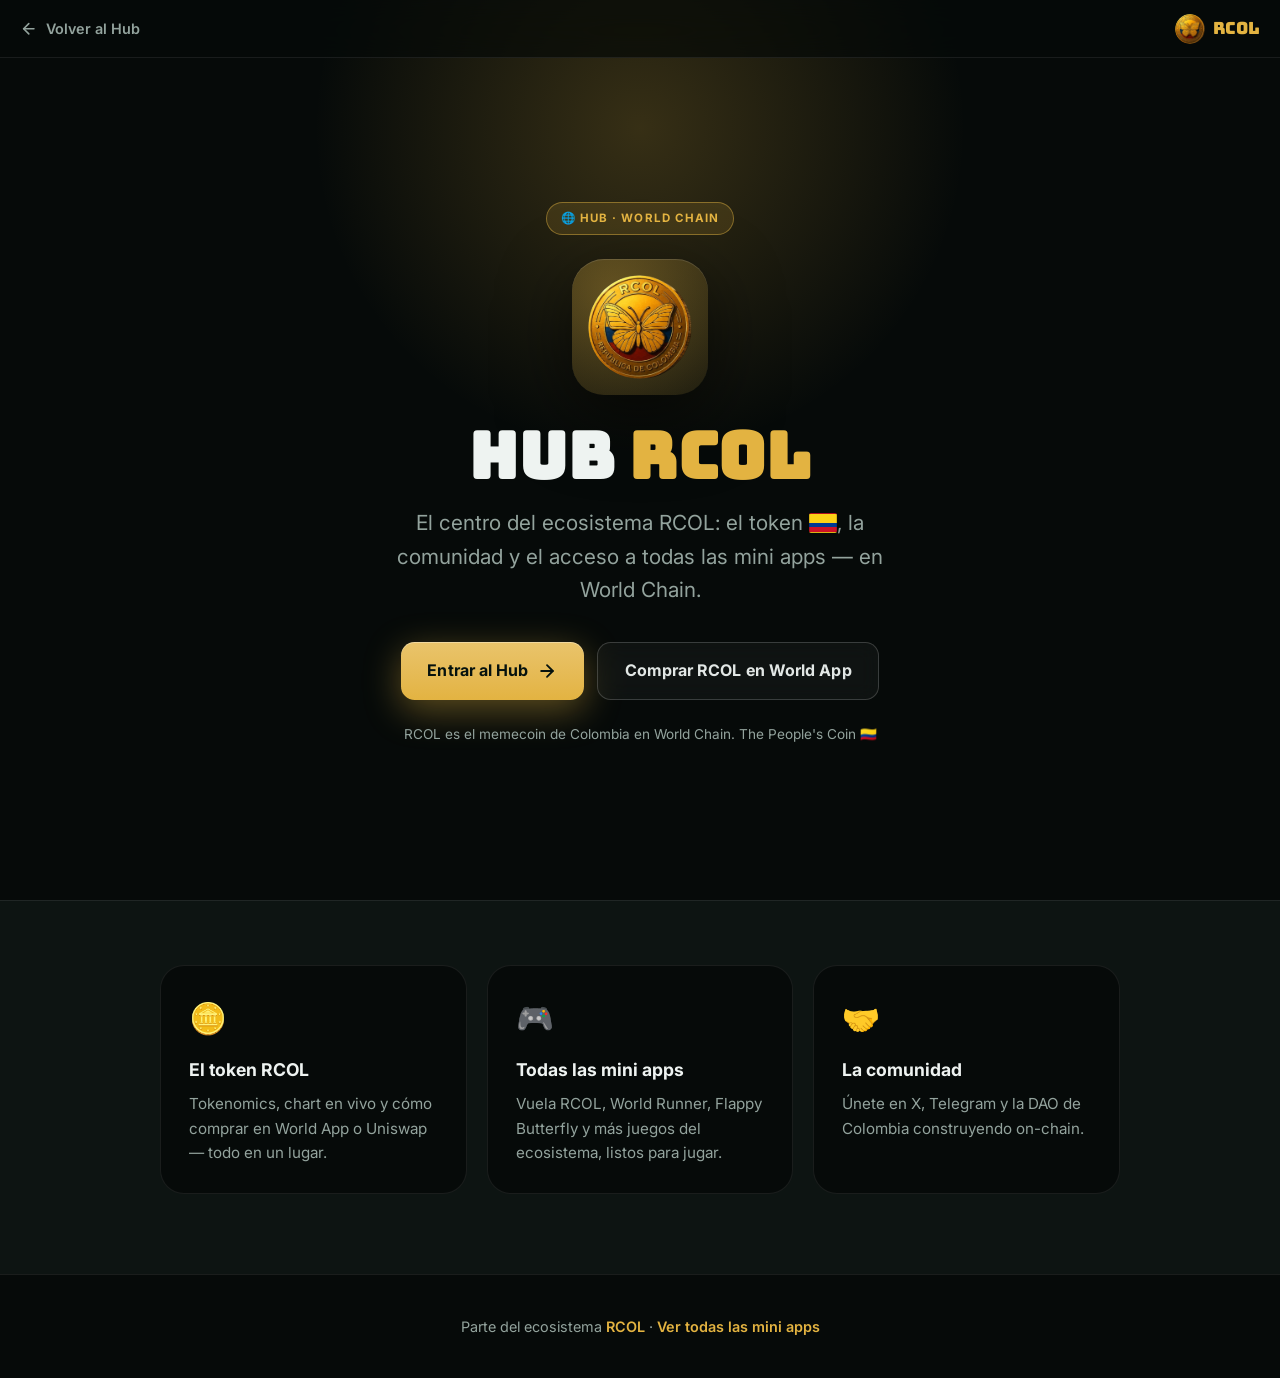
==== commit 4a2be4c4: "feat: add World Runner mini app card and landing page Co-authored-by: Cursor <cursoragent@cursor.com" ====
--- a/juegos/hub.html
+++ b/juegos/hub.html
@@ -64,7 +64,7 @@
         <article class="lp-feature">
           <div class="lp-feat-icon" aria-hidden="true">🎮</div>
           <h3>Todas las mini apps</h3>
-          <p>Vuela RCOL, Flappy Butterfly y más juegos del ecosistema, listos para jugar.</p>
+          <p>Vuela RCOL, World Runner, Flappy Butterfly y más juegos del ecosistema, listos para jugar.</p>
         </article>
         <article class="lp-feature">
           <div class="lp-feat-icon" aria-hidden="true">🤝</div>
--- a/styles.css
+++ b/styles.css
@@ -1086,6 +1086,7 @@
 .game-art-hub { background: radial-gradient(circle at 30% 25%, rgba(227, 179, 65, 0.35), rgba(227, 179, 65, 0.08)); }
 .game-art-vuela { background: radial-gradient(circle at 30% 25%, rgba(24, 201, 138, 0.35), rgba(24, 201, 138, 0.08)); }
 .game-art-flappy { background: radial-gradient(circle at 30% 25%, rgba(252, 209, 22, 0.35), rgba(252, 209, 22, 0.08)); }
+.game-art-runner { background: radial-gradient(circle at 30% 25%, rgba(0, 255, 213, 0.38), rgba(139, 92, 246, 0.12)); }
 
 .game-title {
   font-size: 1.25rem;
--- a/juegos/landing.css
+++ b/juegos/landing.css
@@ -120,6 +120,17 @@
   color: var(--muted-fg);
 }
 
+/* Banner promocional del hero (imagen 16:9) */
+.lp-banner {
+  width: 100%;
+  max-width: 42rem;
+  height: auto;
+  margin: 0 auto 1.75rem;
+  border-radius: var(--radius-xl);
+  border: 1px solid color-mix(in srgb, var(--accent, var(--emerald)) 40%, transparent);
+  box-shadow: var(--shadow-lg), 0 0 60px color-mix(in srgb, var(--accent, var(--emerald)) 22%, transparent);
+}
+
 /* ---- Features ---- */
 .lp-features {
   padding: 4rem 1.25rem 5rem;
@@ -155,6 +166,7 @@
   border-top: 1px solid var(--border);
 }
 .lp-footer a { color: var(--accent, var(--emerald)); font-weight: 600; }
+.lp-legal-links { display: inline-block; margin-top: 0.65rem; font-size: 0.85rem; }
 
 /* Botón primario teñido con el acento de cada juego */
 .btn-accent {
@@ -167,6 +179,52 @@
 }
 .btn-accent:hover { filter: brightness(1.08); }
 
+/* World Runner hero art */
+.lp-art-runner {
+  position: relative;
+  width: min(100%, 28rem);
+  aspect-ratio: 16 / 9;
+  margin: 0 auto 1.5rem;
+  border-radius: 1rem;
+  overflow: hidden;
+  background:
+    linear-gradient(180deg, rgba(0, 255, 213, 0.08) 1px, transparent 1px),
+    linear-gradient(90deg, rgba(0, 255, 213, 0.08) 1px, transparent 1px),
+    linear-gradient(145deg, #0b1026 0%, #1a0a3e 55%, #030812 100%);
+  background-size: 28px 28px, 28px 28px, auto;
+  border: 1px solid color-mix(in srgb, var(--accent, #00ffd5) 40%, transparent);
+  box-shadow:
+    0 0 48px color-mix(in srgb, var(--accent, #00ffd5) 25%, transparent),
+    inset 0 1px 0 rgba(255, 255, 255, 0.12);
+}
+.lp-art-runner-star {
+  position: absolute;
+  top: 18%;
+  right: 16%;
+  font-size: 2.5rem;
+  filter: drop-shadow(0 0 12px #ffe566);
+  animation: lp-runner-pulse 1.2s ease-in-out infinite;
+}
+.lp-art-runner-butterfly {
+  position: absolute;
+  left: 50%;
+  top: 50%;
+  transform: translate(-50%, -50%);
+  font-size: 4.5rem;
+  filter: drop-shadow(0 0 16px var(--accent, #00ffd5));
+  animation: lp-runner-float 2.8s ease-in-out infinite;
+}
+@keyframes lp-runner-float {
+  0%, 100% { transform: translate(-50%, -52%); }
+  50% { transform: translate(-50%, -58%); }
+}
+@keyframes lp-runner-pulse {
+  0%, 100% { transform: scale(1); opacity: 1; }
+  50% { transform: scale(1.15); opacity: 0.85; }
+}
+
 @media (prefers-reduced-motion: reduce) {
   .lp-art { animation: none; }
-}
+  .lp-art-runner-star,
+  .lp-art-runner-butterfly { animation: none; }
+}
